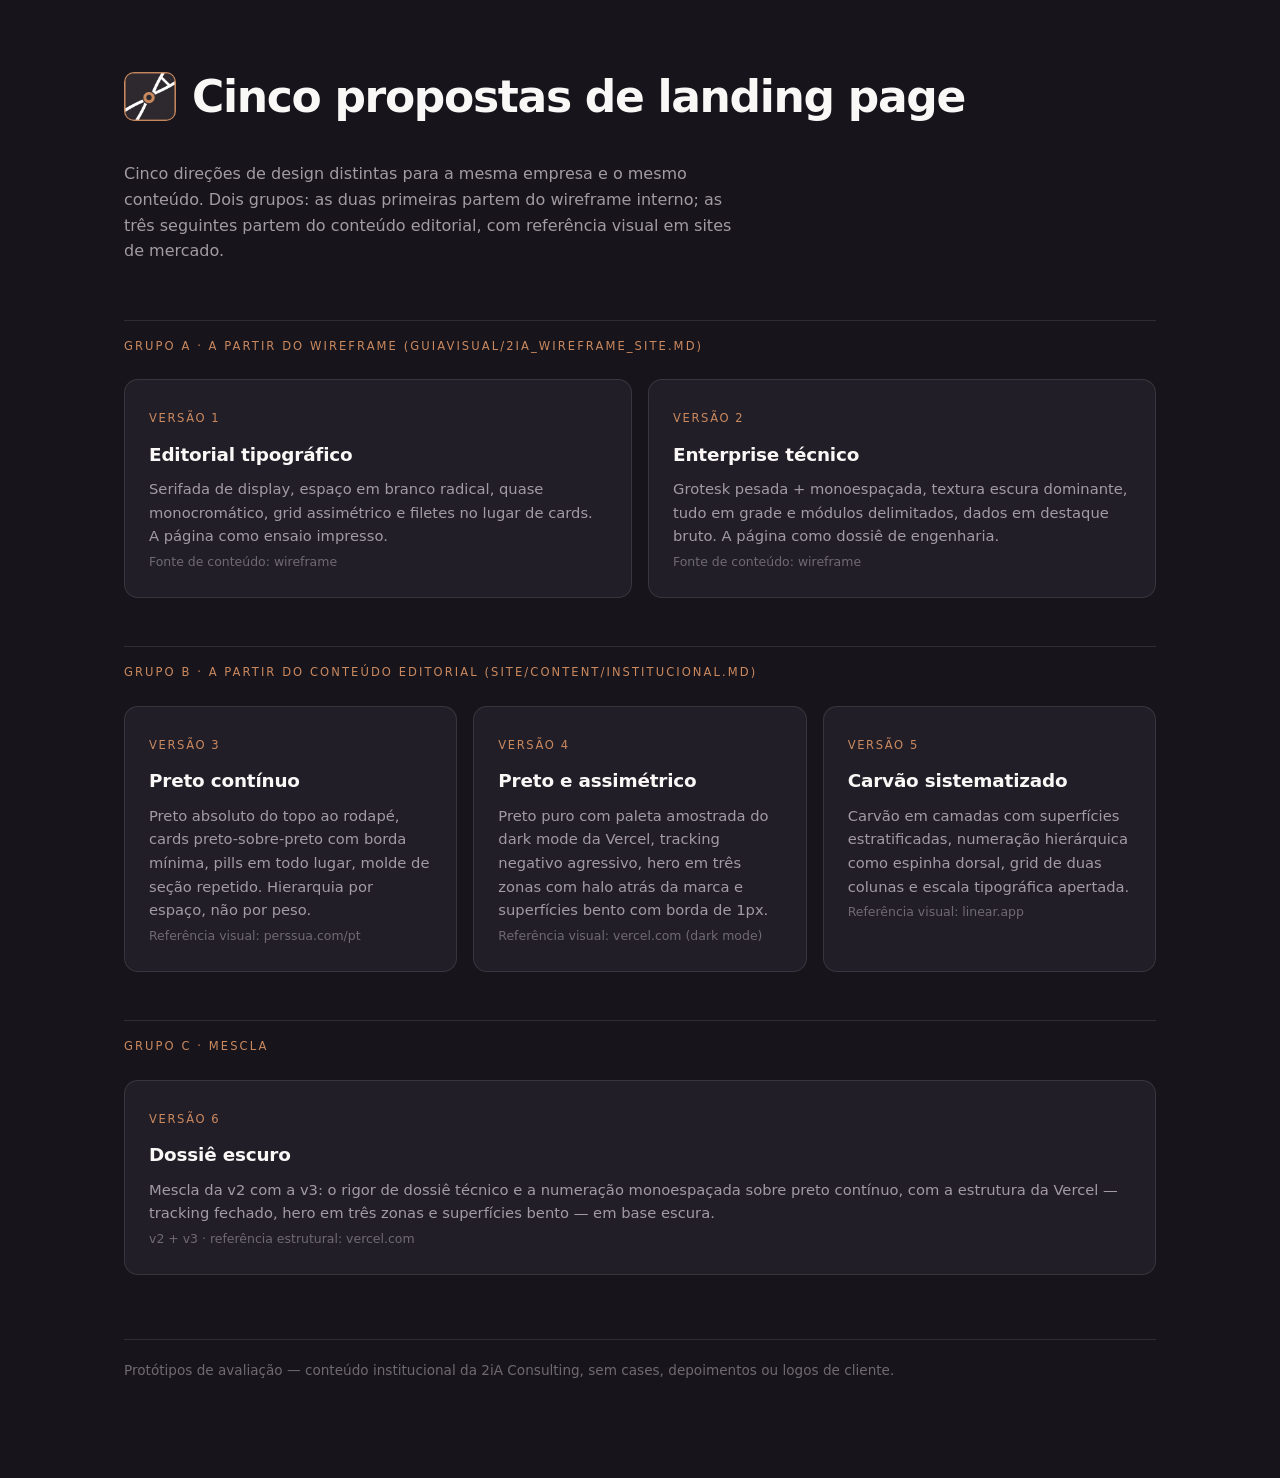
==== index.html @ 08e820b8 "Adiciona preview estatico das 6 propostas de landing page" ====
<!doctype html>
<html lang="pt-BR">
  <head>
    <meta charset="utf-8" />
    <meta name="viewport" content="width=device-width, initial-scale=1" />
    <title>2iA Consulting — 5 propostas de landing page</title>
    <link rel="icon" href="assets/logo-laranja.webp" type="image/webp" />
    <style>
      :root {
        --ink: #17141b;
        --ink-2: #221e27;
        --paper: #faf8f6;
        --accent: #ca895f;
        --accent-ink: #8a5233;
        --line: rgba(255, 255, 255, 0.1);
        --muted: #a29ba4;
      }
      * {
        box-sizing: border-box;
      }
      body {
        margin: 0;
        background: var(--ink);
        color: var(--paper);
        font-family: "Inter", "Segoe UI", system-ui, sans-serif;
        line-height: 1.6;
        -webkit-font-smoothing: antialiased;
      }
      .wrap {
        max-width: 1080px;
        margin: 0 auto;
        padding: 72px 24px 96px;
      }
      header {
        display: flex;
        align-items: center;
        gap: 16px;
        margin-bottom: 40px;
      }
      header img {
        width: 52px;
        height: auto;
        border-radius: 10px;
      }
      h1 {
        font-size: clamp(1.9rem, 4vw, 2.75rem);
        letter-spacing: -0.03em;
        line-height: 1.1;
        margin: 0;
      }
      .sub {
        color: var(--muted);
        max-width: 62ch;
        margin: 20px 0 8px;
      }
      .groups {
        margin-top: 56px;
      }
      .group-label {
        font-size: 0.72rem;
        letter-spacing: 0.18em;
        text-transform: uppercase;
        color: var(--accent);
        border-top: 1px solid var(--line);
        padding-top: 16px;
        margin: 48px 0 24px;
      }
      .grid {
        display: grid;
        gap: 16px;
        grid-template-columns: repeat(auto-fit, minmax(280px, 1fr));
      }
      a.card {
        display: block;
        text-decoration: none;
        color: inherit;
        background: var(--ink-2);
        border: 1px solid var(--line);
        border-radius: 14px;
        padding: 24px;
        transition:
          border-color 0.2s ease,
          transform 0.2s ease;
      }
      a.card:hover,
      a.card:focus-visible {
        border-color: var(--accent);
        transform: translateY(-2px);
      }
      a.card:focus-visible {
        outline: 2px solid var(--accent);
        outline-offset: 3px;
      }
      .n {
        font-size: 0.72rem;
        letter-spacing: 0.14em;
        color: var(--accent);
        text-transform: uppercase;
      }
      .card h2 {
        font-size: 1.15rem;
        margin: 10px 0 8px;
        letter-spacing: -0.01em;
      }
      .card p {
        margin: 0;
        color: var(--muted);
        font-size: 0.92rem;
      }
      .card .src {
        margin-top: 14px;
        font-size: 0.78rem;
        color: #6f6a72;
      }
      footer {
        margin-top: 64px;
        padding-top: 20px;
        border-top: 1px solid var(--line);
        color: #6f6a72;
        font-size: 0.85rem;
      }
      @media (prefers-reduced-motion: reduce) {
        a.card {
          transition: none;
        }
      }
    </style>
  </head>
  <body>
    <div class="wrap">
      <header>
        <img src="assets/logo-laranja.webp" alt="Marca 2iA Consulting" />
        <h1>Cinco propostas de landing page</h1>
      </header>
      <p class="sub">
        Cinco direções de design distintas para a mesma empresa e o mesmo
        conteúdo. Dois grupos: as duas primeiras partem do wireframe interno; as
        três seguintes partem do conteúdo editorial, com referência visual em
        sites de mercado.
      </p>

      <div class="groups">
        <p class="group-label">
          Grupo A · a partir do wireframe (GuiaVisual/2iA_Wireframe_Site.md)
        </p>
        <div class="grid">
          <a class="card" href="v1/">
            <span class="n">Versão 1</span>
            <h2>Editorial tipográfico</h2>
            <p>
              Serifada de display, espaço em branco radical, quase
              monocromático, grid assimétrico e filetes no lugar de cards. A
              página como ensaio impresso.
            </p>
            <span class="src">Fonte de conteúdo: wireframe</span>
          </a>
          <a class="card" href="v2/">
            <span class="n">Versão 2</span>
            <h2>Enterprise técnico</h2>
            <p>
              Grotesk pesada + monoespaçada, textura escura dominante, tudo em
              grade e módulos delimitados, dados em destaque bruto. A página
              como dossiê de engenharia.
            </p>
            <span class="src">Fonte de conteúdo: wireframe</span>
          </a>
        </div>

        <p class="group-label">
          Grupo B · a partir do conteúdo editorial
          (site/content/institucional.md)
        </p>
        <div class="grid">
          <a class="card" href="v3/">
            <span class="n">Versão 3</span>
            <h2>Preto contínuo</h2>
            <p>
              Preto absoluto do topo ao rodapé, cards preto-sobre-preto com
              borda mínima, pills em todo lugar, molde de seção repetido.
              Hierarquia por espaço, não por peso.
            </p>
            <span class="src">Referência visual: perssua.com/pt</span>
          </a>
          <a class="card" href="v4/">
            <span class="n">Versão 4</span>
            <h2>Preto e assimétrico</h2>
            <p>
              Preto puro com paleta amostrada do dark mode da Vercel, tracking
              negativo agressivo, hero em três zonas com halo atrás da marca e
              superfícies bento com borda de 1px.
            </p>
            <span class="src">Referência visual: vercel.com (dark mode)</span>
          </a>
          <a class="card" href="v5/">
            <span class="n">Versão 5</span>
            <h2>Carvão sistematizado</h2>
            <p>
              Carvão em camadas com superfícies estratificadas, numeração
              hierárquica como espinha dorsal, grid de duas colunas e escala
              tipográfica apertada.
            </p>
            <span class="src">Referência visual: linear.app</span>
          </a>
        </div>

        <p class="group-label">Grupo C · mescla</p>
        <div class="grid">
          <a class="card" href="v6/">
            <span class="n">Versão 6</span>
            <h2>Dossiê escuro</h2>
            <p>
              Mescla da v2 com a v3: o rigor de dossiê técnico e a numeração
              monoespaçada sobre preto contínuo, com a estrutura da Vercel —
              tracking fechado, hero em três zonas e superfícies bento — em base
              escura.
            </p>
            <span class="src">v2 + v3 · referência estrutural: vercel.com</span>
          </a>
        </div>
      </div>

      <footer>
        Protótipos de avaliação — conteúdo institucional da 2iA Consulting, sem
        cases, depoimentos ou logos de cliente.
      </footer>
    </div>
  </body>
</html>
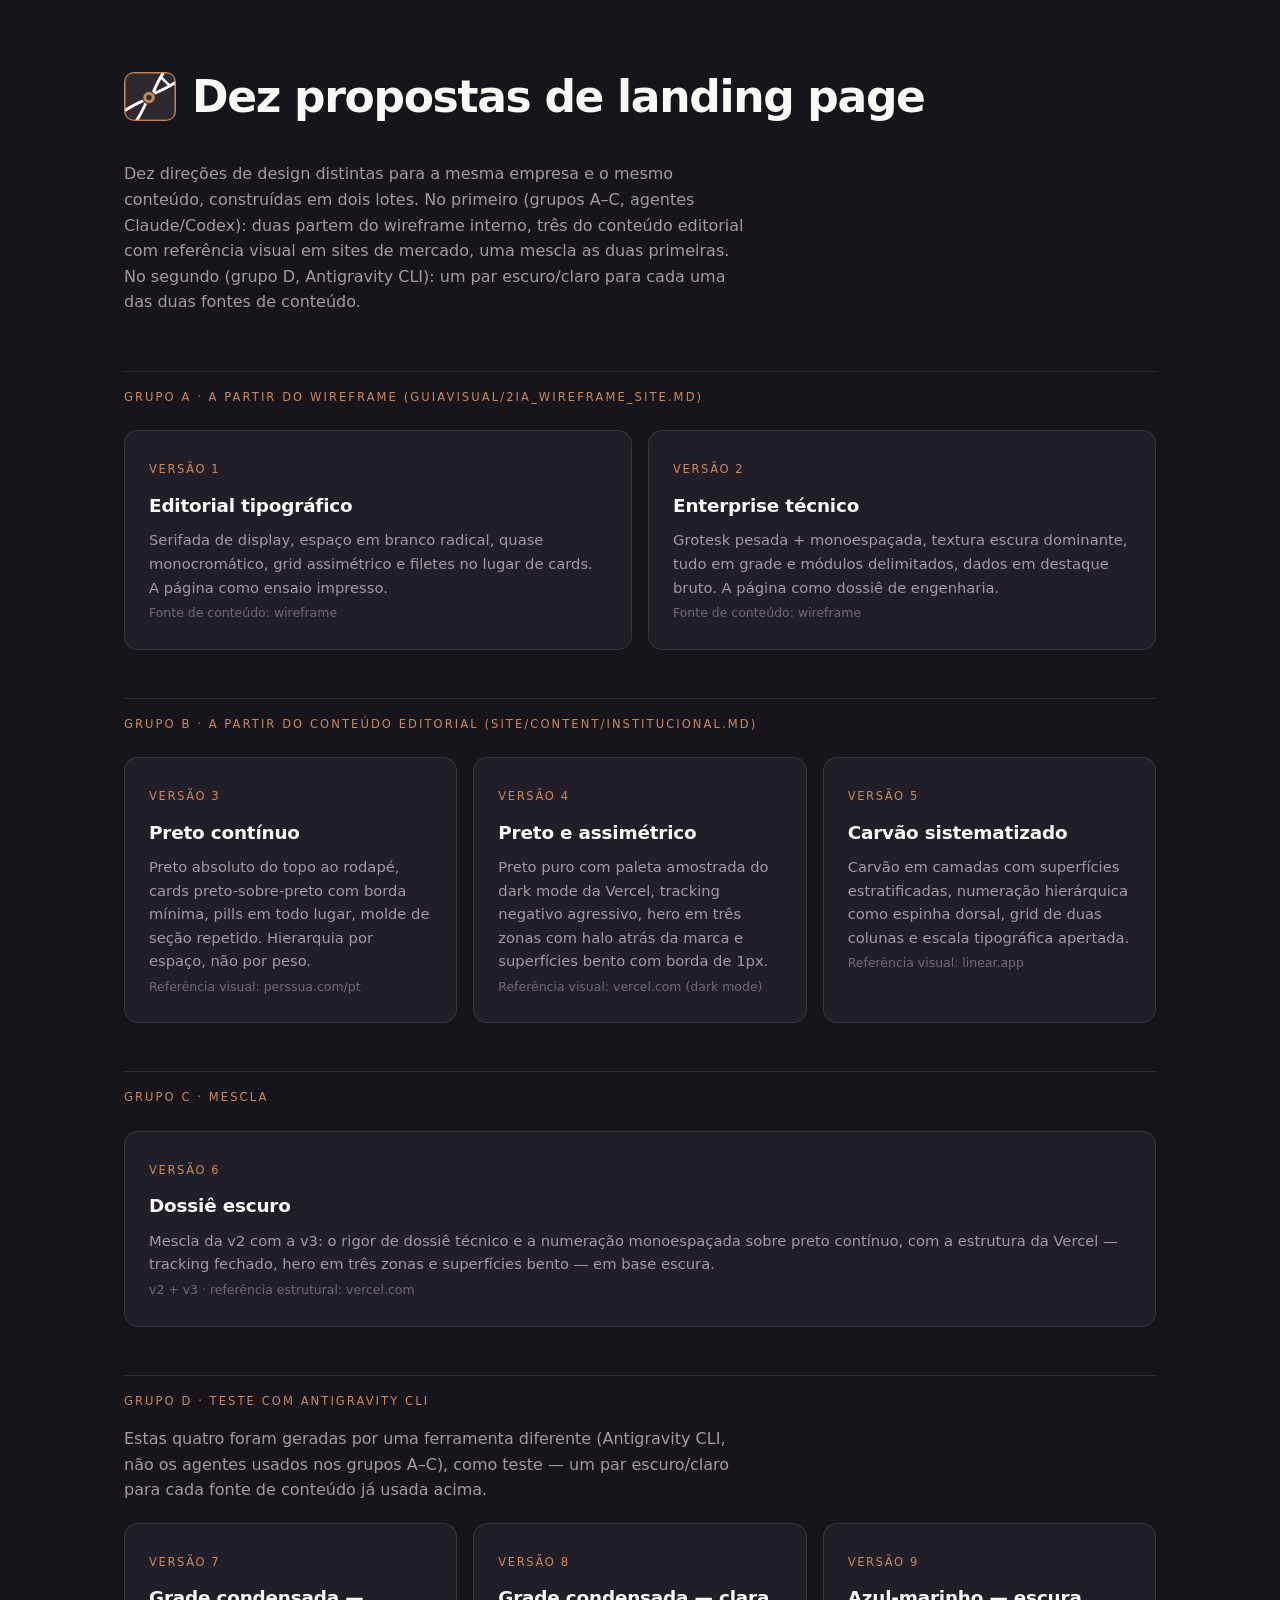
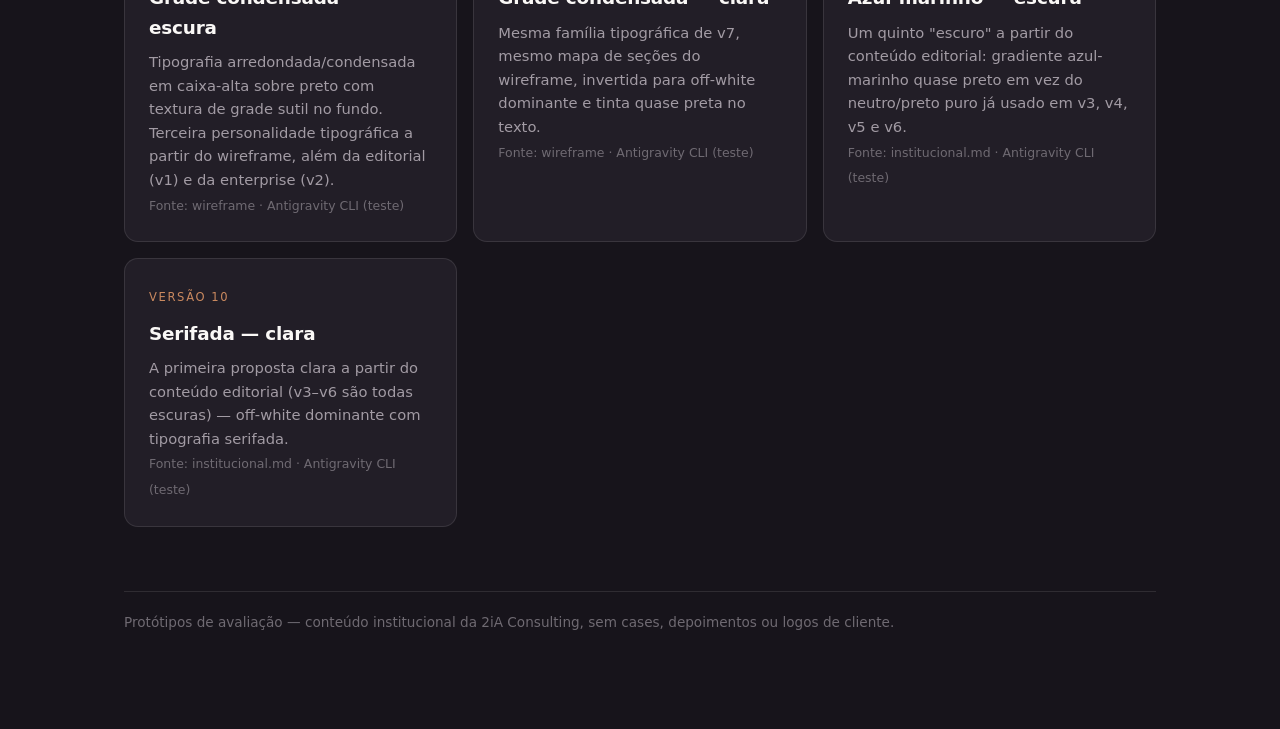
==== commit cf9322be: "Adiciona propostas v7-v10 (teste com Antigravity CLI) e atualiza indice" ====
--- a/index.html
+++ b/index.html
@@ -3,7 +3,7 @@
   <head>
     <meta charset="utf-8" />
     <meta name="viewport" content="width=device-width, initial-scale=1" />
-    <title>2iA Consulting — 5 propostas de landing page</title>
+    <title>2iA Consulting — 10 propostas de landing page</title>
     <link rel="icon" href="assets/logo-laranja.webp" type="image/webp" />
     <style>
       :root {
@@ -64,6 +64,11 @@
         border-top: 1px solid var(--line);
         padding-top: 16px;
         margin: 48px 0 24px;
+      }
+      .group-note {
+        color: var(--muted);
+        max-width: 62ch;
+        margin: -8px 0 20px;
       }
       .grid {
         display: grid;
@@ -130,13 +135,15 @@
     <div class="wrap">
       <header>
         <img src="assets/logo-laranja.webp" alt="Marca 2iA Consulting" />
-        <h1>Cinco propostas de landing page</h1>
+        <h1>Dez propostas de landing page</h1>
       </header>
       <p class="sub">
-        Cinco direções de design distintas para a mesma empresa e o mesmo
-        conteúdo. Dois grupos: as duas primeiras partem do wireframe interno; as
-        três seguintes partem do conteúdo editorial, com referência visual em
-        sites de mercado.
+        Dez direções de design distintas para a mesma empresa e o mesmo
+        conteúdo, construídas em dois lotes. No primeiro (grupos A–C, agentes
+        Claude/Codex): duas partem do wireframe interno, três do conteúdo
+        editorial com referência visual em sites de mercado, uma mescla as duas
+        primeiras. No segundo (grupo D, Antigravity CLI): um par escuro/claro
+        para cada uma das duas fontes de conteúdo.
       </p>
 
       <div class="groups">
@@ -215,6 +222,59 @@
               escura.
             </p>
             <span class="src">v2 + v3 · referência estrutural: vercel.com</span>
+          </a>
+        </div>
+
+        <p class="group-label">Grupo D · teste com Antigravity CLI</p>
+        <p class="group-note">
+          Estas quatro foram geradas por uma ferramenta diferente (Antigravity
+          CLI, não os agentes usados nos grupos A–C), como teste — um par
+          escuro/claro para cada fonte de conteúdo já usada acima.
+        </p>
+        <div class="grid">
+          <a class="card" href="v7/">
+            <span class="n">Versão 7</span>
+            <h2>Grade condensada — escura</h2>
+            <p>
+              Tipografia arredondada/condensada em caixa-alta sobre preto com
+              textura de grade sutil no fundo. Terceira personalidade
+              tipográfica a partir do wireframe, além da editorial (v1) e da
+              enterprise (v2).
+            </p>
+            <span class="src">Fonte: wireframe · Antigravity CLI (teste)</span>
+          </a>
+          <a class="card" href="v8/">
+            <span class="n">Versão 8</span>
+            <h2>Grade condensada — clara</h2>
+            <p>
+              Mesma família tipográfica de v7, mesmo mapa de seções do
+              wireframe, invertida para off-white dominante e tinta quase preta
+              no texto.
+            </p>
+            <span class="src">Fonte: wireframe · Antigravity CLI (teste)</span>
+          </a>
+          <a class="card" href="v9/">
+            <span class="n">Versão 9</span>
+            <h2>Azul-marinho — escura</h2>
+            <p>
+              Um quinto "escuro" a partir do conteúdo editorial: gradiente
+              azul-marinho quase preto em vez do neutro/preto puro já usado em
+              v3, v4, v5 e v6.
+            </p>
+            <span class="src"
+              >Fonte: institucional.md · Antigravity CLI (teste)</span
+            >
+          </a>
+          <a class="card" href="v10/">
+            <span class="n">Versão 10</span>
+            <h2>Serifada — clara</h2>
+            <p>
+              A primeira proposta clara a partir do conteúdo editorial (v3–v6
+              são todas escuras) — off-white dominante com tipografia serifada.
+            </p>
+            <span class="src"
+              >Fonte: institucional.md · Antigravity CLI (teste)</span
+            >
           </a>
         </div>
       </div>
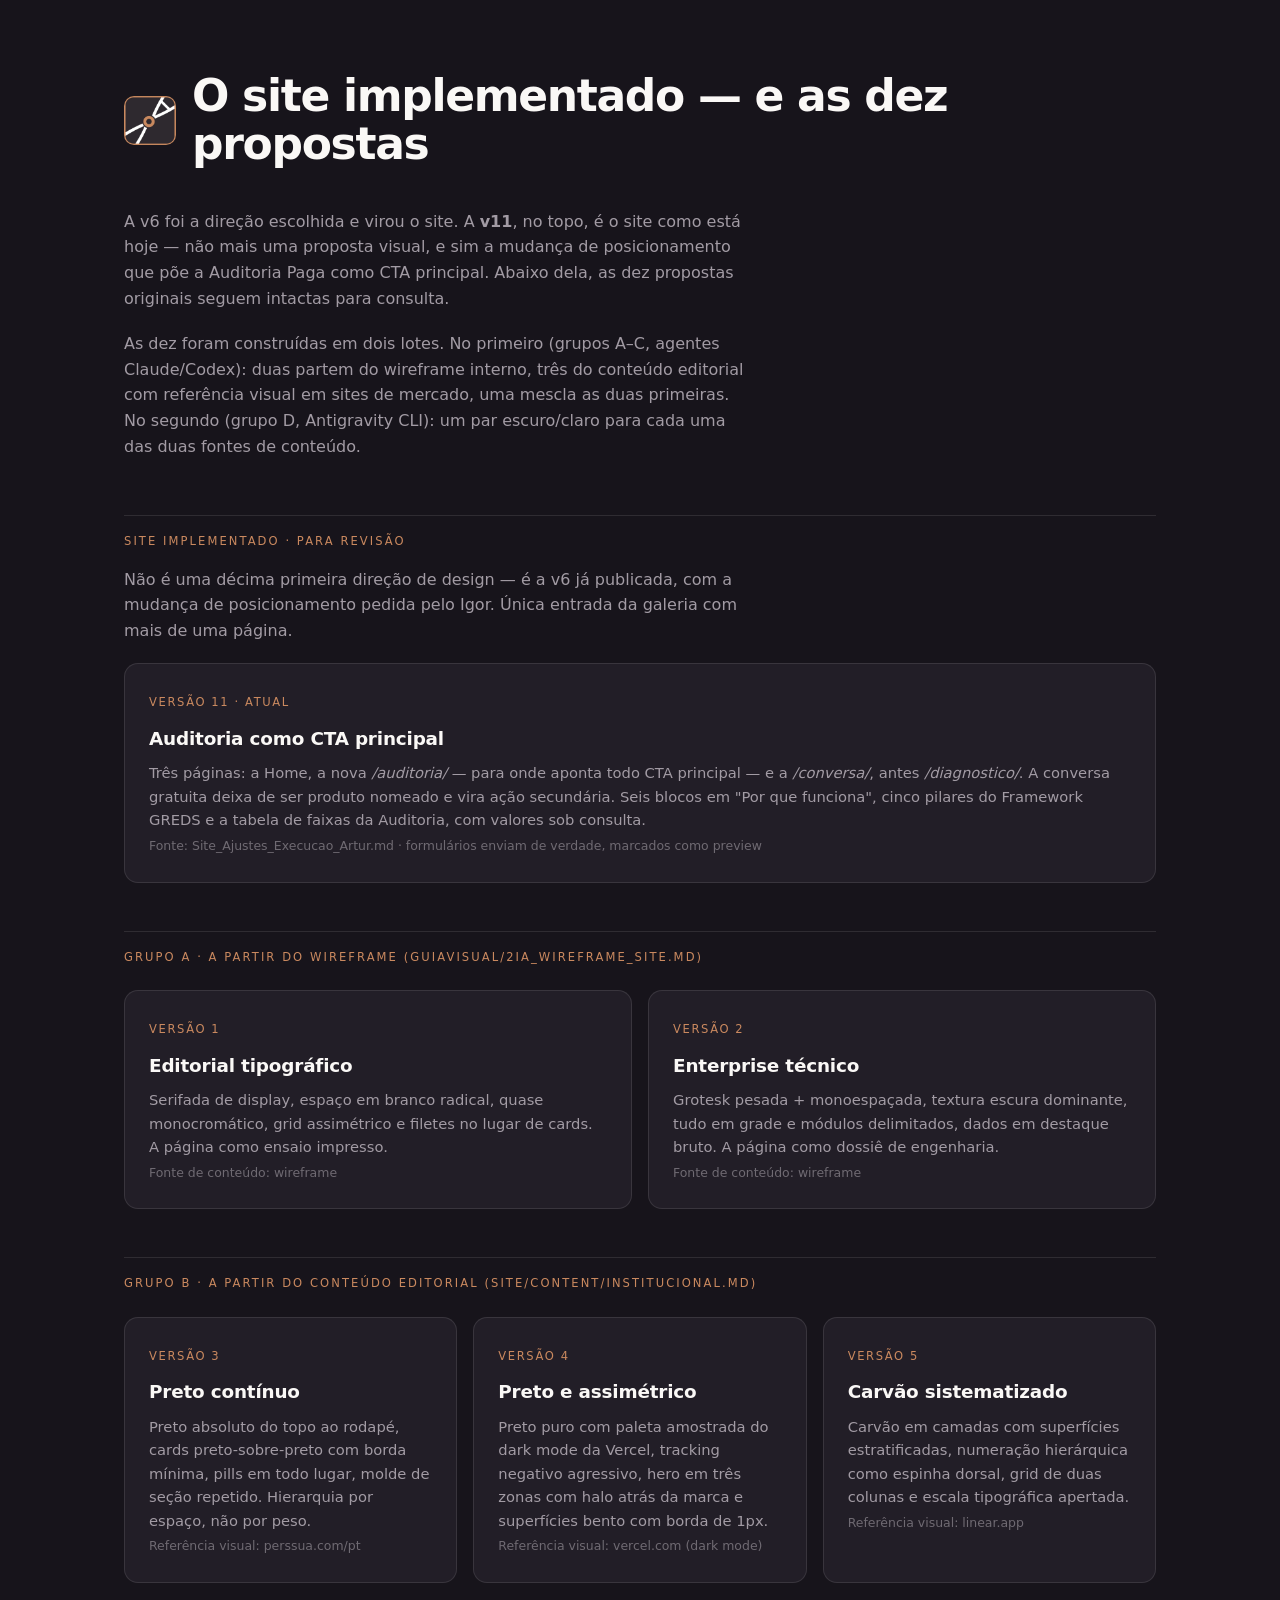
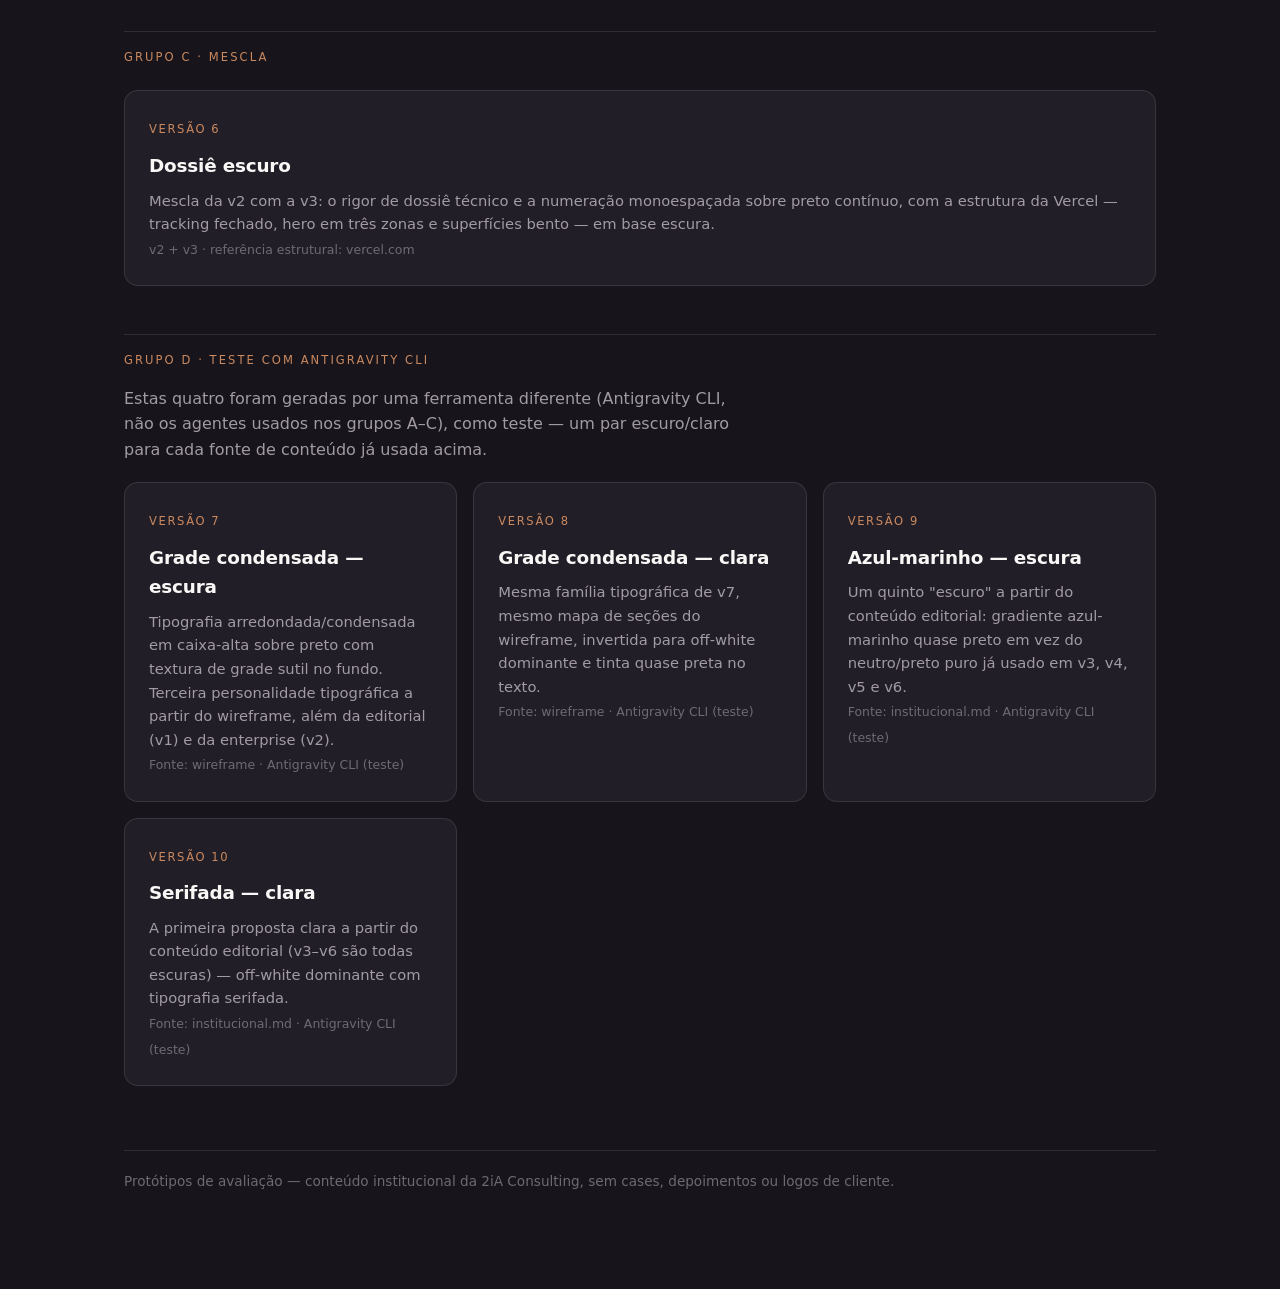
==== commit 23a2c855: "Adiciona v11: site implementado com a Auditoria como CTA principal Não é uma décima primeira direção" ====
--- a/index.html
+++ b/index.html
@@ -3,7 +3,7 @@
   <head>
     <meta charset="utf-8" />
     <meta name="viewport" content="width=device-width, initial-scale=1" />
-    <title>2iA Consulting — 10 propostas de landing page</title>
+    <title>2iA Consulting — site implementado e 10 propostas</title>
     <link rel="icon" href="assets/logo-laranja.webp" type="image/webp" />
     <style>
       :root {
@@ -135,18 +135,48 @@
     <div class="wrap">
       <header>
         <img src="assets/logo-laranja.webp" alt="Marca 2iA Consulting" />
-        <h1>Dez propostas de landing page</h1>
+        <h1>O site implementado — e as dez propostas</h1>
       </header>
       <p class="sub">
-        Dez direções de design distintas para a mesma empresa e o mesmo
-        conteúdo, construídas em dois lotes. No primeiro (grupos A–C, agentes
-        Claude/Codex): duas partem do wireframe interno, três do conteúdo
-        editorial com referência visual em sites de mercado, uma mescla as duas
-        primeiras. No segundo (grupo D, Antigravity CLI): um par escuro/claro
-        para cada uma das duas fontes de conteúdo.
+        A v6 foi a direção escolhida e virou o site. A <strong>v11</strong>, no
+        topo, é o site como está hoje — não mais uma proposta visual, e sim a
+        mudança de posicionamento que põe a Auditoria Paga como CTA principal.
+        Abaixo dela, as dez propostas originais seguem intactas para consulta.
       </p>
+      <p class="sub">
+        As dez foram construídas em dois lotes. No primeiro (grupos A–C,
+        agentes Claude/Codex): duas partem do wireframe interno, três do
+        conteúdo editorial com referência visual em sites de mercado, uma
+        mescla as duas primeiras. No segundo (grupo D, Antigravity CLI): um par
+        escuro/claro para cada uma das duas fontes de conteúdo.
+      </p>
 
       <div class="groups">
+        <p class="group-label">Site implementado · para revisão</p>
+        <p class="group-note">
+          Não é uma décima primeira direção de design — é a v6 já publicada,
+          com a mudança de posicionamento pedida pelo Igor. Única entrada da
+          galeria com mais de uma página.
+        </p>
+        <div class="grid">
+          <a class="card" href="v11/">
+            <span class="n">Versão 11 · atual</span>
+            <h2>Auditoria como CTA principal</h2>
+            <p>
+              Três páginas: a Home, a nova <em>/auditoria/</em> — para onde
+              aponta todo CTA principal — e a <em>/conversa/</em>, antes
+              <em>/diagnostico/</em>. A conversa gratuita deixa de ser produto
+              nomeado e vira ação secundária. Seis blocos em "Por que funciona",
+              cinco pilares do Framework GREDS e a tabela de faixas da
+              Auditoria, com valores sob consulta.
+            </p>
+            <span class="src"
+              >Fonte: Site_Ajustes_Execucao_Artur.md · formulários enviam de
+              verdade, marcados como preview</span
+            >
+          </a>
+        </div>
+
         <p class="group-label">
           Grupo A · a partir do wireframe (GuiaVisual/2iA_Wireframe_Site.md)
         </p>
